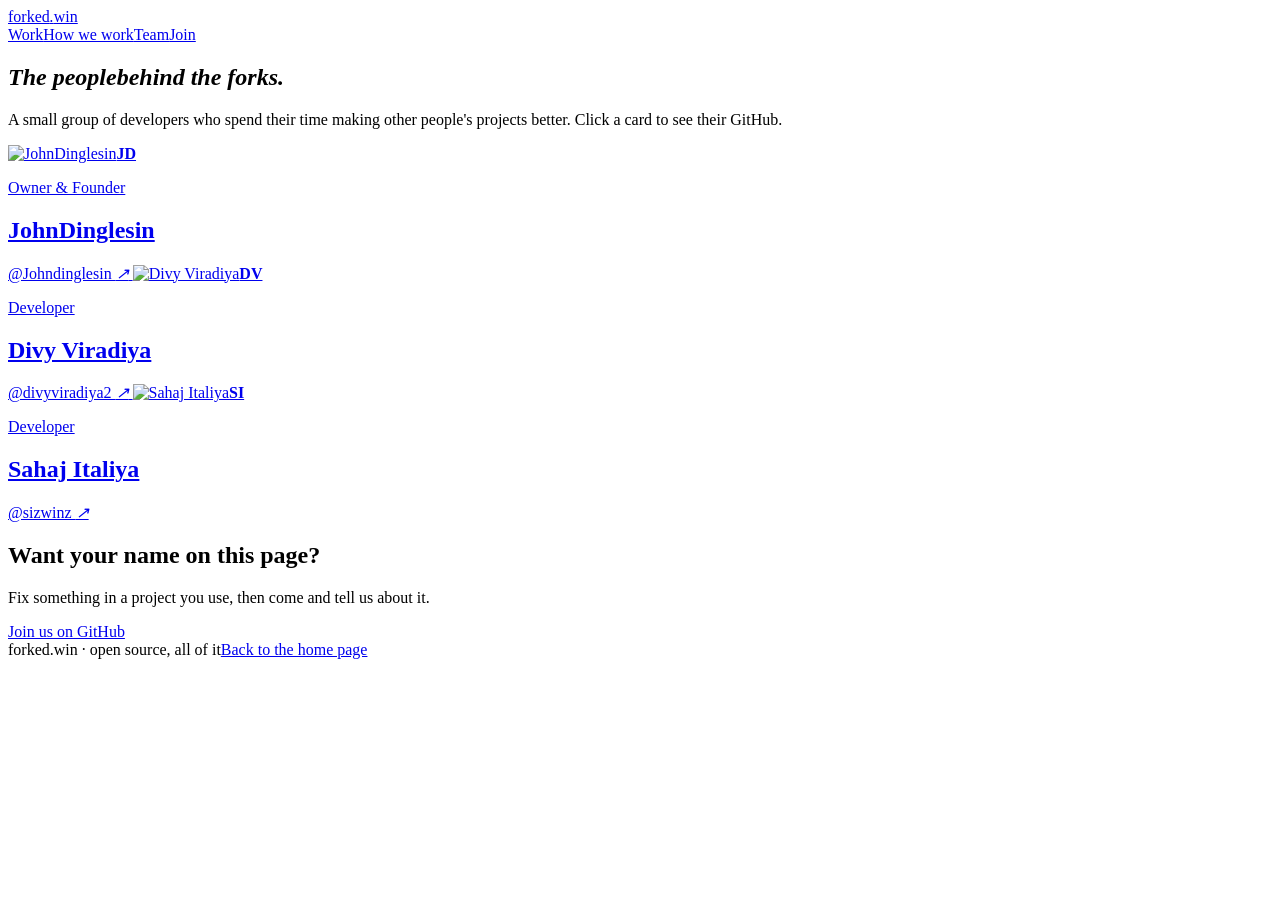
==== team.html @ e6762d40 "Add team.html with team member details" ====
<!DOCTYPE html>
<html lang="en">
<head>
<meta charset="utf-8">
<meta name="viewport" content="width=device-width, initial-scale=1, viewport-fit=cover">
<title>Team — forked.win</title>
<link rel="preconnect" href="https://fonts.googleapis.com">
<link rel="preconnect" href="https://fonts.gstatic.com" crossorigin>
<link href="https://fonts.googleapis.com/css2?family=Bricolage+Grotesque:opsz,wght@12..96,400;12..96,600;12..96,800&family=Instrument+Sans:wght@400;500;600&family=JetBrains+Mono:wght@400&display=swap" rel="stylesheet">
<link rel="icon" type="image/png" href="Forked-win-logo.png">
<link rel="stylesheet" href="style.css">
<link rel="stylesheet" href="team.css">
</head>
<body data-t="work">

<header><div class="wrap">
  <a class="logo" href="index.html">forked<i>.</i>win</a>
  <nav><a href="index.html#work">Work</a><a href="index.html#how">How we work</a><a href="team.html" aria-current="page">Team</a><a href="index.html#join">Join</a></nav>
</div></header>

<div class="rail" aria-hidden="true"><b></b><s></s></div>

<main>
<section class="team" data-t="work">
  <div class="wrap">
    <h1><span><em>The people</em></span><span><em>behind the forks.</em></span></h1>
    <p class="sub">A small group of developers who spend their time making other people's projects better. Click a card to see their GitHub.</p>
    <div class="cards rv">
      <a class="card founder" href="https://github.com/Johndinglesin" target="_blank" rel="noopener">
        <span class="avatar"><img src="https://github.com/Johndinglesin.png?size=300" alt="JohnDinglesin" loading="lazy" onerror="this.parentNode.classList.add('noimg')"><b>JD</b></span>
        <span class="who"><p class="role">Owner &amp; Founder</p><h2>JohnDinglesin</h2><span class="handle">@Johndinglesin <i>&#8599;</i></span></span>
      </a>
      <a class="card " href="https://github.com/divyviradiya2" target="_blank" rel="noopener">
        <span class="avatar"><img src="https://github.com/divyviradiya2.png?size=300" alt="Divy Viradiya" loading="lazy" onerror="this.parentNode.classList.add('noimg')"><b>DV</b></span>
        <span class="who"><p class="role">Developer</p><h2>Divy Viradiya</h2><span class="handle">@divyviradiya2 <i>&#8599;</i></span></span>
      </a>
      <a class="card " href="https://github.com/sizwinz" target="_blank" rel="noopener">
        <span class="avatar"><img src="https://github.com/sizwinz.png?size=300" alt="Sahaj Italiya" loading="lazy" onerror="this.parentNode.classList.add('noimg')"><b>SI</b></span>
        <span class="who"><p class="role">Developer</p><h2>Sahaj Italiya</h2><span class="handle">@sizwinz <i>&#8599;</i></span></span>
      </a>
    </div>
  </div>
</section>

<section class="join" data-t="join">
  <div class="wrap">
    <h2 class="rv">Want your name on this page?</h2>
    <p class="sub rv">Fix something in a project you use, then come and tell us about it.</p>
    <a class="btn rv" href="https://github.com/Forked-Win">Join us on GitHub</a>
    <footer><span>forked.win · open source, all of it</span><a href="index.html">Back to the home page</a></footer>
  </div>
</section>
</main>

<script src="team.js"></script>
</body>
</html>
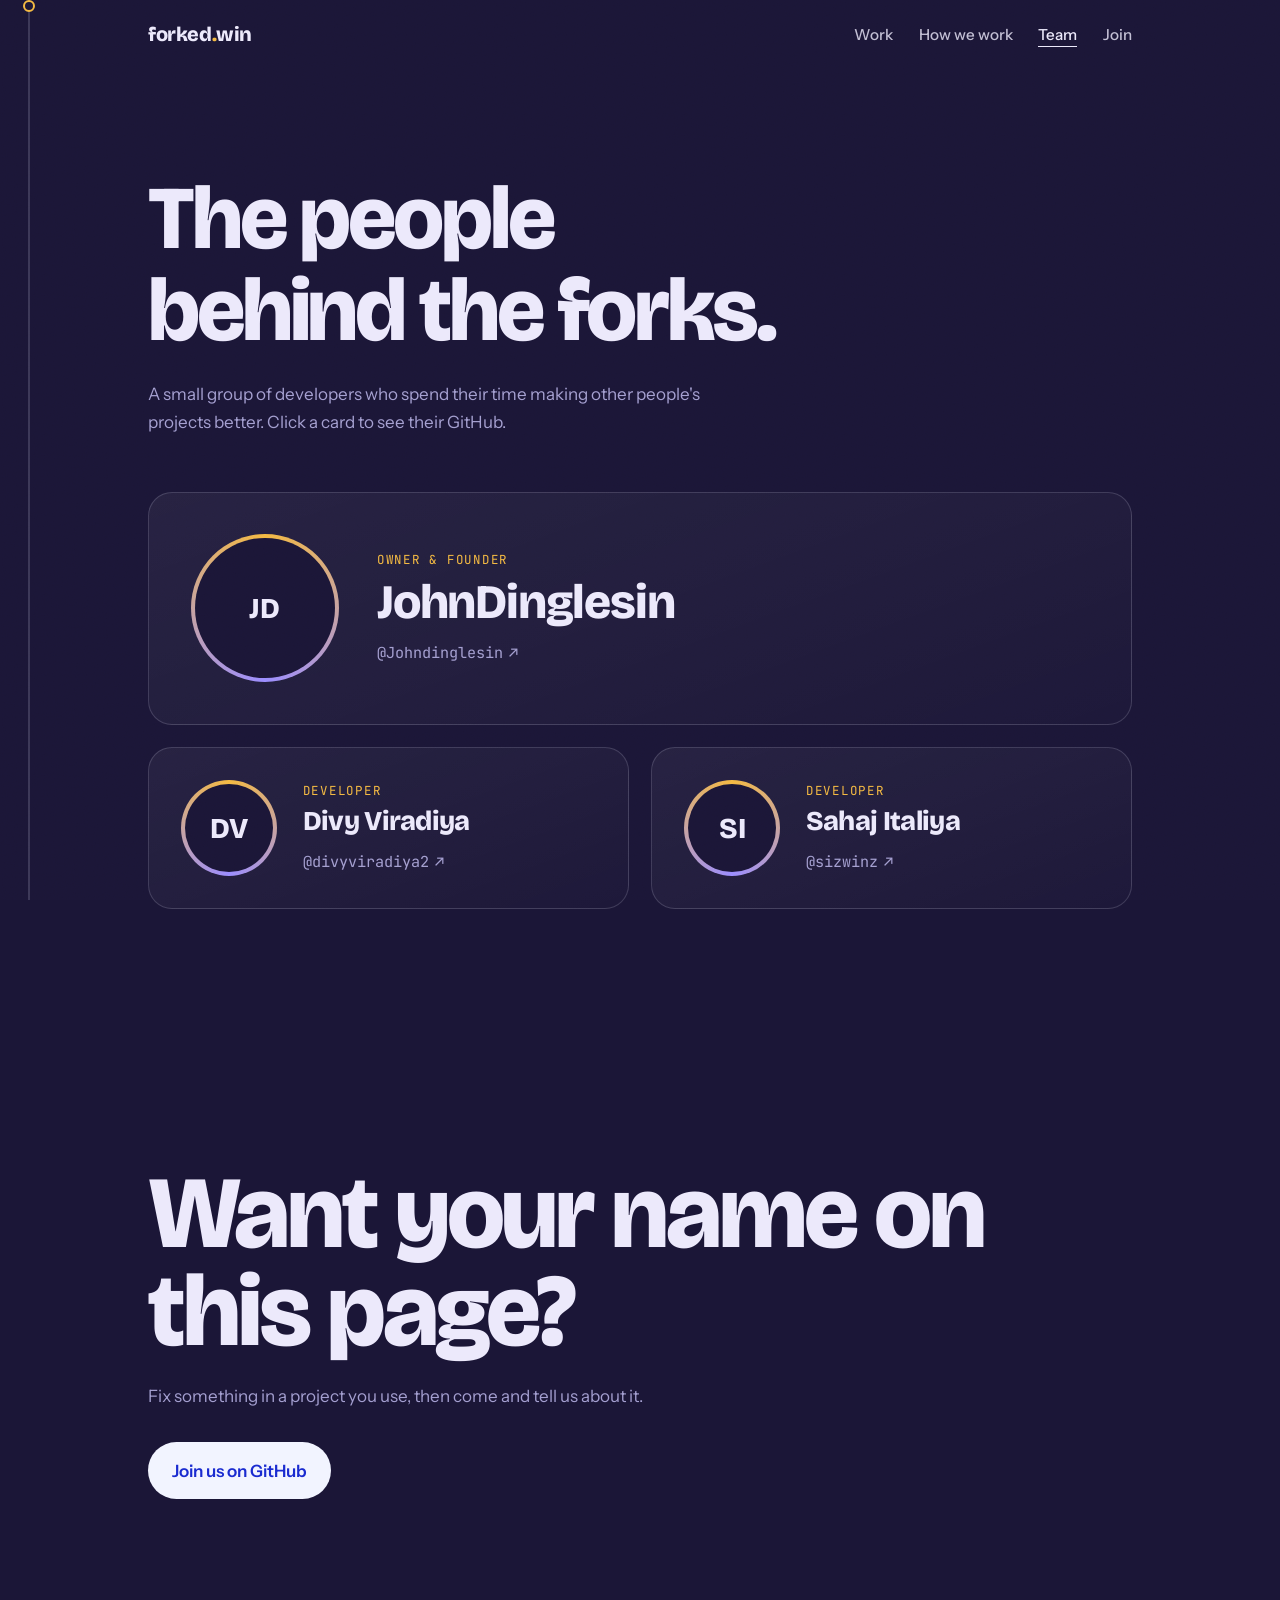
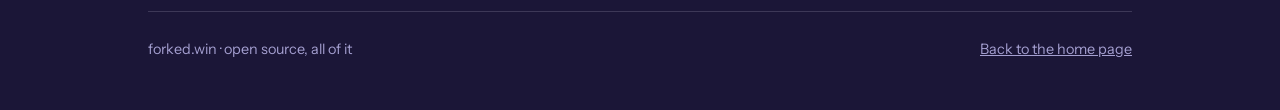
==== commit 38983ed8: "Some things broke in the last commit So I'm reuploading the whole site files" ====
--- a/team.html
+++ b/team.html
@@ -8,8 +8,8 @@
 <link rel="preconnect" href="https://fonts.gstatic.com" crossorigin>
 <link href="https://fonts.googleapis.com/css2?family=Bricolage+Grotesque:opsz,wght@12..96,400;12..96,600;12..96,800&family=Instrument+Sans:wght@400;500;600&family=JetBrains+Mono:wght@400&display=swap" rel="stylesheet">
 <link rel="icon" type="image/png" href="Forked-win-logo.png">
-<link rel="stylesheet" href="style.css">
-<link rel="stylesheet" href="team.css">
+<link rel="stylesheet" href="site-styles.css">
+<link rel="stylesheet" href="team-styles.css">
 </head>
 <body data-t="work">
 
@@ -52,6 +52,6 @@
 </section>
 </main>
 
-<script src="team.js"></script>
+<script src="team-script.js"></script>
 </body>
 </html>
--- a/site-styles.css
+++ b/site-styles.css
@@ -0,0 +1,117 @@
+:root{
+  --bg:#0c2a2e; --fg:#e6f0e2; --mute:#8fb0a8; --line:rgba(230,240,226,.16);
+  --amber:#f4b942; --violet:#9a8cff; --ink:#0c2a2e;
+  --display:"Bricolage Grotesque","Helvetica Neue",Arial,sans-serif;
+  --body:"Instrument Sans","Helvetica Neue",Arial,sans-serif;
+  --mono:"JetBrains Mono",ui-monospace,Menlo,monospace;
+  box-sizing:border-box;
+  padding-top:env(safe-area-inset-top,0px); padding-bottom:env(safe-area-inset-bottom,0px);
+}
+@media (prefers-color-scheme: dark){:root:not([data-theme="light"]){--ink:#0c2a2e}}
+:root[data-theme="dark"]{--ink:#0c2a2e}
+html{scroll-behavior:smooth;scroll-padding-top:env(safe-area-inset-top,0px)}
+*,*::before,*::after{box-sizing:inherit}
+body{margin:0;background:var(--bg);color:var(--fg);font:400 1.0625rem/1.65 var(--body);
+  transition:background-color 1.1s cubic-bezier(.6,.05,.2,1),color .9s ease;overflow-x:hidden}
+body[data-t="work"]{--bg:#1b1637;--fg:#ece9fb;--mute:#a49fd0;--line:rgba(236,233,251,.16)}
+body[data-t="how"]{--bg:#0f2219;--fg:#e4efe0;--mute:#8fae9a;--line:rgba(228,239,224,.16)}
+body[data-t="join"]{--bg:#2a3df0;--fg:#f2f4ff;--mute:#b8c0ff;--line:rgba(242,244,255,.28);--amber:#f2f4ff}
+a{color:inherit}
+:focus-visible{outline:2px solid var(--amber);outline-offset:4px;border-radius:2px}
+.wrap{max-width:1080px;margin:0 auto;padding:0 clamp(1.25rem,5vw,3rem)}
+section{padding:clamp(5rem,12vw,9rem) 0;position:relative}
+
+body::after{content:"";position:fixed;inset:0;pointer-events:none;z-index:50;opacity:.07;mix-blend-mode:overlay;
+  background-image:url("data:image/svg+xml,%3Csvg xmlns='http://www.w3.org/2000/svg' width='160' height='160'%3E%3Cfilter id='n'%3E%3CfeTurbulence type='fractalNoise' baseFrequency='.9' numOctaves='2' stitchTiles='stitch'/%3E%3C/filter%3E%3Crect width='100%25' height='100%25' filter='url(%23n)'/%3E%3C/svg%3E")}
+
+header{position:fixed;top:0;left:0;right:0;z-index:40;padding-top:env(safe-area-inset-top,0px)}
+header .wrap{display:flex;justify-content:space-between;align-items:center;height:68px}
+.logo{font:800 1.25rem var(--display);text-decoration:none;letter-spacing:-.02em}
+.logo i{font-style:normal;color:var(--amber);transition:color .9s}
+nav a{margin-left:1.6rem;text-decoration:none;font-size:.95rem;font-weight:500;opacity:.8;transition:opacity .2s}
+nav a{background:linear-gradient(currentColor,currentColor) 0 100%/0 1px no-repeat;padding-bottom:3px;transition:opacity .2s,background-size .45s cubic-bezier(.2,.8,.2,1)}nav a:hover{opacity:1;background-size:100% 1px}
+
+.rail{position:fixed;left:clamp(.6rem,2.2vw,1.8rem);top:0;bottom:0;width:2px;z-index:30;pointer-events:none}
+.rail::before{content:"";position:absolute;inset:0;background:var(--line)}
+.rail b{position:absolute;left:0;top:0;width:2px;height:100%;background:var(--amber);transform-origin:top;transform:scaleY(0);transition:background .9s}
+.rail s{position:absolute;left:-5px;width:12px;height:12px;border-radius:50%;background:var(--bg);border:2px solid var(--amber);top:0;transition:background .9s,border-color .9s}
+@media(max-width:760px){.rail{display:none}}
+
+.hero{min-height:100svh;display:flex;align-items:center;padding-top:6rem;overflow:hidden}
+.hero .wrap{display:grid;grid-template-columns:1.05fr 1fr;gap:2rem;align-items:center;width:100%}
+h1{font:800 clamp(2.9rem,7.4vw,6rem)/.95 var(--display);letter-spacing:-.035em;margin:0 0 1.6rem}
+h1 span{display:block;overflow:hidden;padding-bottom:.08em}
+h1 span em{display:block;font-style:normal;transform:translateY(105%);animation:up 1s cubic-bezier(.2,.8,.2,1) forwards}
+h1 span:nth-child(2) em{animation-delay:.12s}h1 span:nth-child(3) em{animation-delay:.24s}
+@keyframes up{to{transform:none}}
+.lede{max-width:34ch;color:var(--mute);font-size:1.2rem;margin:0 0 2.2rem;opacity:0;animation:fade .9s .7s forwards}
+.cta{opacity:0;animation:fade .9s .9s forwards;display:flex;gap:1rem;flex-wrap:wrap;align-items:center}
+@keyframes fade{to{opacity:1}}
+.btn{display:inline-block;padding:.9rem 1.5rem;border-radius:999px;background:var(--amber);color:#1d1505;font-weight:600;text-decoration:none;
+  transition:transform .25s cubic-bezier(.2,.8,.2,1),box-shadow .25s}
+.btn:hover{transform:translateY(-2px);box-shadow:0 10px 30px -10px var(--amber)}
+.link{font-weight:500;text-decoration:underline;text-underline-offset:5px;text-decoration-color:var(--line)}
+.link:hover{text-decoration-color:currentColor}
+
+.graph{width:100%;height:auto;overflow:visible}
+.graph .ln{fill:none;stroke-width:3;stroke-linecap:round;stroke-dasharray:1;stroke-dashoffset:1;animation:draw 1.8s cubic-bezier(.5,0,.2,1) forwards}
+.graph .main{stroke:var(--fg);opacity:.9}
+.graph .b1{stroke:var(--violet);animation-delay:.6s}
+.graph .b2{stroke:var(--amber);animation-delay:1.1s}
+.graph .b3{stroke:var(--violet);animation-delay:1.6s}
+@keyframes draw{to{stroke-dashoffset:0}}
+.graph circle{fill:var(--bg);stroke-width:3;opacity:0;animation:fade .5s forwards;transition:fill .9s}
+.graph .win{fill:var(--amber);stroke:var(--amber);animation:fade .5s 3s forwards,pulse 2.4s 3.4s ease-in-out infinite;transform-box:fill-box;transform-origin:center}
+@keyframes pulse{50%{transform:scale(1.35)}}
+.graph text{font:400 13px var(--mono);fill:var(--mute);opacity:0;animation:fade .6s forwards}
+@media(max-width:860px){.hero .wrap{grid-template-columns:1fr}.graph{max-width:520px}}
+
+h2{font:800 clamp(2rem,4.6vw,3.6rem)/1.02 var(--display);letter-spacing:-.03em;margin:0 0 1.4rem;max-width:16ch}
+.sub{max-width:52ch;color:var(--mute);margin:0}
+
+.work .split{display:grid;grid-template-columns:1fr 1.25fr;gap:clamp(2rem,6vw,5rem);align-items:start}
+.log{list-style:none;margin:0;padding:0;font-family:var(--mono);font-size:.92rem}
+.log li{display:grid;grid-template-columns:auto 1fr auto;gap:1rem;align-items:baseline;padding:1.1rem 0;border-bottom:1px solid var(--line);
+  transition:padding-left .35s cubic-bezier(.2,.8,.2,1),background .35s}
+.log li:first-child{border-top:1px solid var(--line)}
+.log li:hover{padding-left:.9rem}
+.log li{transition:padding-left .45s cubic-bezier(.16,1,.3,1),opacity .9s ease var(--d,0s),transform 1s cubic-bezier(.16,1,.3,1) var(--d,0s)}
+.log .tag{color:var(--violet);transition:color .9s}
+.log .what{font-family:var(--body);font-size:1.02rem}
+.log .st{color:var(--amber);font-size:.85rem}
+.log small{display:block;font:400 .85rem var(--body);color:var(--mute)}
+@media(max-width:860px){.work .split{grid-template-columns:1fr}}
+
+.steps{display:grid;grid-template-columns:repeat(3,1fr);gap:0;margin-top:3.5rem;border-top:1px solid var(--line)}
+.step{padding:2rem 2rem 0 0;position:relative}
+.step::before{content:"";position:absolute;top:-6px;left:0;width:11px;height:11px;border-radius:50%;background:var(--amber);transition:transform .4s}
+.step:hover::before{transform:scale(1.6)}
+.step h3{font:600 1.5rem var(--display);margin:0 0 .5rem;letter-spacing:-.01em}
+.step p{margin:0;color:var(--mute);max-width:30ch}
+.step code{font-family:var(--mono);font-size:.82rem;display:inline-block;margin-top:1rem;color:var(--violet);transition:color .9s}
+@media(max-width:760px){.steps{grid-template-columns:1fr;border-top:0;border-left:1px solid var(--line);margin-left:6px}
+  .step{padding:0 0 2.2rem 1.6rem}.step::before{top:.5rem;left:-6px}}
+
+.vals{display:grid;grid-template-columns:repeat(2,1fr);gap:3rem 4rem;margin-top:3.5rem}
+.vals h3{font:600 1.25rem var(--display);margin:0 0 .4rem}
+.vals p{margin:0;color:var(--mute);max-width:40ch}
+@media(max-width:760px){.vals{grid-template-columns:1fr}}
+
+.join{padding-bottom:3rem}
+.join h2{font-size:clamp(2.6rem,8vw,7rem);max-width:12ch;line-height:.95}
+.join .btn{background:#f2f4ff;color:#1a2bd0;margin-top:2rem}
+footer{margin-top:7rem;padding-top:1.6rem;border-top:1px solid var(--line);display:flex;justify-content:space-between;flex-wrap:wrap;gap:1rem;font-size:.9rem;color:var(--mute)}
+
+.rv{opacity:0;transform:translateY(28px);filter:blur(6px);transition:opacity 1.1s ease,transform 1.2s cubic-bezier(.16,1,.3,1),filter 1.1s ease}
+.rv.on{filter:none}
+.log li,.step,.vals>div{opacity:0;transform:translateY(16px);transition:opacity .9s ease var(--d,0s),transform 1s cubic-bezier(.16,1,.3,1) var(--d,0s)}
+.on>.step,.on>div,.log.on li,.steps.on .step,.vals.on>div{opacity:1;transform:none}
+.log li:nth-child(2),.step:nth-child(2),.vals>div:nth-child(2){--d:.12s}
+.log li:nth-child(3),.step:nth-child(3){--d:.24s}
+.log li:nth-child(4){--d:.36s}
+.rv.on{opacity:1;transform:none}
+
+@media(prefers-reduced-motion:reduce){
+  *,*::before,*::after{animation-duration:.01ms!important;animation-delay:0s!important;transition-duration:.01ms!important}
+  .rv{opacity:1;transform:none}h1 span em{transform:none}.graph .ln{stroke-dashoffset:0}
+}
--- a/team-styles.css
+++ b/team-styles.css
@@ -0,0 +1,37 @@
+.team{padding-top:clamp(8rem,16vw,11rem)}
+.team h1{font-size:clamp(2.8rem,7vw,5.6rem);margin-bottom:1.2rem}
+.team .sub{margin-bottom:3.5rem}
+.cards{display:grid;grid-template-columns:repeat(2,1fr);gap:1.4rem}
+.card{--mx:50%;--my:0%;position:relative;display:flex;align-items:center;gap:1.6rem;padding:2rem;border:1px solid var(--line);border-radius:24px;
+  text-decoration:none;overflow:hidden;background:linear-gradient(160deg,rgba(255,255,255,.055),rgba(255,255,255,.01));
+  transition:transform .6s cubic-bezier(.16,1,.3,1),border-color .5s,opacity 1s ease var(--d,0s)}
+.card::before{content:"";position:absolute;inset:0;pointer-events:none;opacity:0;transition:opacity .5s;
+  background:radial-gradient(420px circle at var(--mx) var(--my),rgba(154,140,255,.22),transparent 60%)}
+.card:hover{transform:translateY(-6px);border-color:var(--violet)}
+.card:hover::before{opacity:1}
+.card.founder{grid-column:1/-1;padding:2.6rem;gap:2.4rem}
+.avatar{position:relative;flex:none;width:96px;height:96px}
+.founder .avatar{width:148px;height:148px}
+.avatar::before{content:"";position:absolute;inset:0;border-radius:50%;background:conic-gradient(var(--amber),var(--violet),var(--amber))}
+.card:hover .avatar::before{animation:spin 3s linear infinite}
+@keyframes spin{to{transform:rotate(360deg)}}
+.avatar img{position:absolute;inset:4px;width:calc(100% - 8px);height:calc(100% - 8px);border-radius:50%;object-fit:cover;background:var(--bg);display:block}
+.avatar b{position:absolute;inset:4px;border-radius:50%;background:var(--bg);display:none;align-items:center;justify-content:center;font:800 1.8rem var(--display)}
+.avatar.noimg img{display:none}.avatar.noimg b{display:flex}
+.who{min-width:0}
+.role{font:400 .78rem var(--mono);letter-spacing:.14em;text-transform:uppercase;color:var(--amber);margin:0 0 .5rem}
+.who h2{font:800 1.7rem/1.1 var(--display);letter-spacing:-.025em;margin:0 0 .6rem;max-width:none}
+.founder .who h2{font-size:clamp(2rem,4.4vw,3rem)}
+.handle{display:inline-flex;align-items:center;gap:.4rem;font:400 .95rem var(--mono);color:var(--mute);transition:color .3s}
+.handle i{font-style:normal;display:inline-block;transition:transform .4s cubic-bezier(.16,1,.3,1)}
+.card:hover .handle{color:var(--fg)}.card:hover .handle i{transform:translate(3px,-3px)}
+.card{opacity:0;transform:translateY(26px)}
+.cards.on .card{opacity:1;transform:none}
+.cards.on .card:hover{transform:translateY(-6px)}
+.card:nth-child(2){--d:.12s}.card:nth-child(3){--d:.24s}
+.cards.on .card{transition:transform .6s cubic-bezier(.16,1,.3,1),border-color .5s,opacity 1s ease var(--d,0s)}
+nav a[aria-current]{opacity:1;background-size:100% 1px}
+@media(max-width:760px){.cards{grid-template-columns:1fr}.card.founder{padding:2rem}.founder .avatar{width:112px;height:112px}
+  .card,.card.founder{flex-direction:column;align-items:flex-start;gap:1.3rem}}
+.join{padding-top:clamp(4rem,9vw,7rem)}
+.join h2{max-width:14ch}
